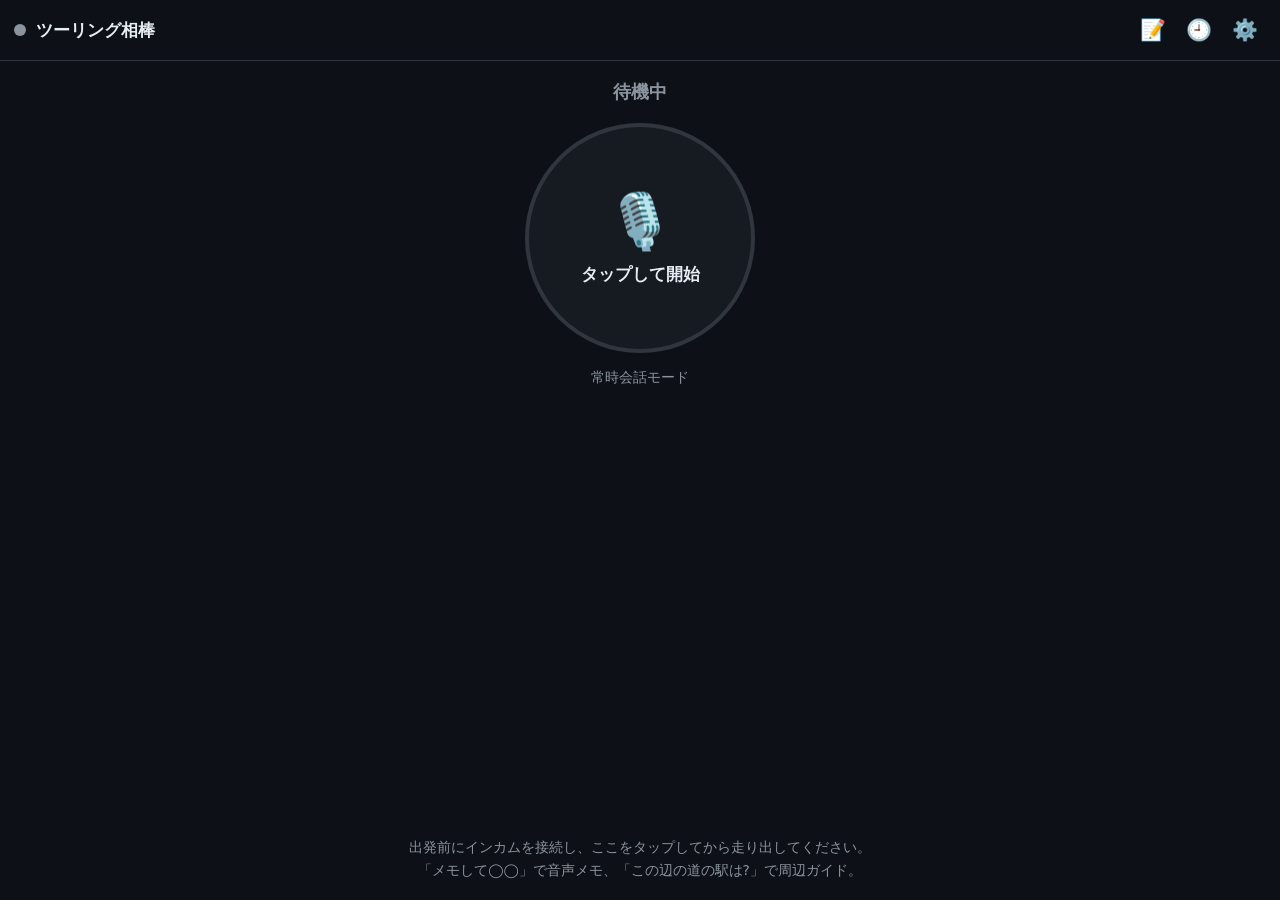
==== touring/index.html @ 2ce24d29 "宅建アプリと共存できるフォルダ構成に変更 GitHub Pagesは1ブランチしか公開できないため、ルートに宅建一問一答 (takken-quiz-appブランチと同内容)、touring/ にツーリ" ====
<!DOCTYPE html>
<html lang="ja">
<head>
<meta charset="UTF-8">
<meta name="viewport" content="width=device-width, initial-scale=1.0, user-scalable=no, viewport-fit=cover">
<meta name="theme-color" content="#0d1117">
<title>ツーリング相棒</title>
<link rel="manifest" href="manifest.json">
<link rel="icon" href="icon.svg" type="image/svg+xml">
<link rel="apple-touch-icon" href="icon.svg">
<link rel="stylesheet" href="style.css">
</head>
<body>

<header id="header">
  <div class="header-title">
    <span id="status-dot" class="dot idle"></span>
    <h1>ツーリング相棒</h1>
  </div>
  <div class="header-btns">
    <button id="btn-memos" class="icon-btn" title="メモ">📝</button>
    <button id="btn-history" class="icon-btn" title="履歴">🕘</button>
    <button id="btn-settings" class="icon-btn" title="設定">⚙️</button>
  </div>
</header>

<main id="main">
  <div id="status-text">待機中</div>

  <button id="big-btn" class="big-btn idle" aria-label="会話を開始">
    <span id="big-btn-icon">🎙️</span>
    <span id="big-btn-label">タップして開始</span>
  </button>

  <div id="mode-indicator">
    <span id="mode-label">常時会話モード</span>
    <span id="search-label" class="hidden">🔍 Web検索ON</span>
  </div>

  <div id="transcript">
    <div id="user-line" class="line user hidden">
      <div class="line-tag">あなた</div>
      <div id="user-text" class="line-text"></div>
    </div>
    <div id="ai-line" class="line ai hidden">
      <div class="line-tag">相棒</div>
      <div id="ai-text" class="line-text"></div>
    </div>
  </div>

  <div id="hint">
    出発前にインカムを接続し、ここをタップしてから走り出してください。<br>
    「メモして◯◯」で音声メモ、「この辺の道の駅は?」で周辺ガイド。
  </div>
</main>

<!-- ===== 設定パネル ===== -->
<div id="panel-settings" class="panel hidden">
  <div class="panel-header">
    <h2>設定</h2>
    <button class="icon-btn panel-close" data-close="panel-settings">✕</button>
  </div>
  <div class="panel-body">

    <section class="setting-group">
      <h3>Claude API</h3>
      <label class="setting-row">
        <span>APIキー</span>
        <input type="password" id="set-apikey" placeholder="sk-ant-..." autocomplete="off">
      </label>
      <p class="note">キーはこの端末内(localStorage)にのみ保存されます。<a href="https://console.anthropic.com/" target="_blank" rel="noopener">Anthropic Console</a>で取得できます。モデル: Claude Haiku 4.5</p>
    </section>

    <section class="setting-group">
      <h3>会話モード</h3>
      <label class="setting-row">
        <span>起動方法</span>
        <select id="set-mode">
          <option value="always">常時会話(話すたびに応答)</option>
          <option value="wake">ウェイクワードで応答</option>
        </select>
      </label>
      <label class="setting-row" id="row-wakeword">
        <span>ウェイクワード</span>
        <input type="text" id="set-wakeword" placeholder="ねえ相棒">
      </label>
      <p class="note">インカム仲間との会話を拾わせたくないときはウェイクワードがおすすめです。</p>
    </section>

    <section class="setting-group">
      <h3>機能</h3>
      <label class="setting-row checkbox">
        <input type="checkbox" id="set-websearch">
        <span>Web検索を許可(営業時間・天気など最新情報に対応。1,000検索あたり$10)</span>
      </label>
      <label class="setting-row checkbox">
        <input type="checkbox" id="set-geo" checked>
        <span>GPS位置情報を使う(周辺ガイドに必要)</span>
      </label>
    </section>

    <section class="setting-group">
      <h3>読み上げ</h3>
      <label class="setting-row">
        <span>声</span>
        <select id="set-voice"></select>
      </label>
      <label class="setting-row">
        <span>速さ <output id="rate-out">1.0</output></span>
        <input type="range" id="set-rate" min="0.6" max="1.6" step="0.1" value="1.0">
      </label>
      <button id="btn-test-voice" class="sub-btn">読み上げテスト</button>
    </section>

    <section class="setting-group">
      <h3>データ</h3>
      <button id="btn-new-session" class="sub-btn">新しい会話を始める(文脈をリセット)</button>
      <button id="btn-clear-all" class="sub-btn danger">全データを削除</button>
    </section>

    <p class="note safety">⚠️ 安全のため、走行中は絶対に画面を注視・操作しないでください。操作はすべて停車中に行い、走行中は音声のみで利用してください。</p>
  </div>
</div>

<!-- ===== メモパネル ===== -->
<div id="panel-memos" class="panel hidden">
  <div class="panel-header">
    <h2>ツーリングメモ</h2>
    <div>
      <button id="btn-share-memos" class="icon-btn" title="全メモを共有">📤</button>
      <button class="icon-btn panel-close" data-close="panel-memos">✕</button>
    </div>
  </div>
  <div class="panel-body">
    <ul id="memo-list" class="memo-list"></ul>
    <p id="memo-empty" class="note">まだメモはありません。走行中に「メモして◯◯」と話しかけると保存されます。</p>
  </div>
</div>

<!-- ===== 履歴パネル ===== -->
<div id="panel-history" class="panel hidden">
  <div class="panel-header">
    <h2>会話履歴</h2>
    <div>
      <button id="btn-share-history" class="icon-btn" title="このセッションを共有">📤</button>
      <button class="icon-btn panel-close" data-close="panel-history">✕</button>
    </div>
  </div>
  <div class="panel-body">
    <div id="history-list"></div>
    <p id="history-empty" class="note">まだ会話がありません。</p>
  </div>
</div>

<div id="toast" class="hidden"></div>

<script src="app.js"></script>
</body>
</html>
---- touring/style.css ----
:root {
  --bg: #0d1117;
  --bg2: #161b22;
  --border: #30363d;
  --text: #e6edf3;
  --muted: #8b949e;
  --accent: #2f81f7;
  --green: #3fb950;
  --red: #f85149;
  --amber: #d29922;
}

* { box-sizing: border-box; margin: 0; padding: 0; -webkit-tap-highlight-color: transparent; }

html, body {
  height: 100%;
  background: var(--bg);
  color: var(--text);
  font-family: "Hiragino Sans", "Noto Sans JP", system-ui, sans-serif;
  overscroll-behavior: none;
}

body {
  display: flex;
  flex-direction: column;
  padding: env(safe-area-inset-top) env(safe-area-inset-right) env(safe-area-inset-bottom) env(safe-area-inset-left);
}

/* ===== header ===== */
#header {
  display: flex;
  align-items: center;
  justify-content: space-between;
  padding: 10px 14px;
  border-bottom: 1px solid var(--border);
  flex-shrink: 0;
}
.header-title { display: flex; align-items: center; gap: 10px; }
.header-title h1 { font-size: 1.05rem; font-weight: 700; }
.header-btns { display: flex; gap: 4px; }

.icon-btn {
  background: none;
  border: none;
  color: var(--text);
  font-size: 1.3rem;
  padding: 8px;
  border-radius: 8px;
  cursor: pointer;
}
.icon-btn:active { background: var(--bg2); }

.dot {
  width: 12px; height: 12px;
  border-radius: 50%;
  display: inline-block;
  flex-shrink: 0;
}
.dot.idle { background: var(--muted); }
.dot.listening { background: var(--green); animation: pulse 1.5s infinite; }
.dot.thinking { background: var(--amber); animation: pulse 0.8s infinite; }
.dot.speaking { background: var(--accent); animation: pulse 1s infinite; }
@keyframes pulse { 50% { opacity: 0.35; } }

/* ===== main ===== */
#main {
  flex: 1;
  display: flex;
  flex-direction: column;
  align-items: center;
  padding: 18px 16px;
  gap: 16px;
  overflow-y: auto;
}

#status-text {
  font-size: 1.15rem;
  color: var(--muted);
  min-height: 1.5em;
  font-weight: 600;
}

.big-btn {
  width: min(58vw, 230px);
  height: min(58vw, 230px);
  border-radius: 50%;
  border: 4px solid var(--border);
  background: var(--bg2);
  color: var(--text);
  display: flex;
  flex-direction: column;
  align-items: center;
  justify-content: center;
  gap: 10px;
  cursor: pointer;
  transition: border-color 0.3s, box-shadow 0.3s;
  flex-shrink: 0;
}
#big-btn-icon { font-size: 3.4rem; }
#big-btn-label { font-size: 1.05rem; font-weight: 700; }

.big-btn.idle { border-color: var(--border); }
.big-btn.listening { border-color: var(--green); box-shadow: 0 0 30px rgba(63,185,80,0.35); }
.big-btn.thinking { border-color: var(--amber); box-shadow: 0 0 30px rgba(210,153,34,0.35); }
.big-btn.speaking { border-color: var(--accent); box-shadow: 0 0 30px rgba(47,129,247,0.35); }

#mode-indicator {
  display: flex;
  gap: 12px;
  font-size: 0.85rem;
  color: var(--muted);
}
#search-label { color: var(--accent); }

/* ===== transcript ===== */
#transcript {
  width: 100%;
  display: flex;
  flex-direction: column;
  gap: 12px;
}
.line {
  background: var(--bg2);
  border: 1px solid var(--border);
  border-radius: 12px;
  padding: 12px 14px;
}
.line.ai { border-color: rgba(47,129,247,0.5); }
.line-tag { font-size: 0.75rem; color: var(--muted); margin-bottom: 4px; }
.line-text { font-size: 1.2rem; line-height: 1.55; }

#hint {
  font-size: 0.85rem;
  color: var(--muted);
  line-height: 1.7;
  text-align: center;
  margin-top: auto;
  padding-top: 10px;
}

.hidden { display: none !important; }

/* ===== panels ===== */
.panel {
  position: fixed;
  inset: 0;
  background: var(--bg);
  z-index: 20;
  display: flex;
  flex-direction: column;
  padding: env(safe-area-inset-top) env(safe-area-inset-right) env(safe-area-inset-bottom) env(safe-area-inset-left);
}
.panel-header {
  display: flex;
  align-items: center;
  justify-content: space-between;
  padding: 10px 14px;
  border-bottom: 1px solid var(--border);
  flex-shrink: 0;
}
.panel-header h2 { font-size: 1.1rem; }
.panel-body {
  flex: 1;
  overflow-y: auto;
  padding: 16px;
  display: flex;
  flex-direction: column;
  gap: 20px;
}

.setting-group {
  background: var(--bg2);
  border: 1px solid var(--border);
  border-radius: 12px;
  padding: 14px;
  display: flex;
  flex-direction: column;
  gap: 12px;
}
.setting-group h3 { font-size: 0.95rem; color: var(--accent); }

.setting-row {
  display: flex;
  flex-direction: column;
  gap: 6px;
  font-size: 0.95rem;
}
.setting-row.checkbox {
  flex-direction: row;
  align-items: flex-start;
  gap: 10px;
  line-height: 1.5;
}
.setting-row.checkbox input { margin-top: 4px; width: 20px; height: 20px; flex-shrink: 0; }

input[type="text"], input[type="password"], select {
  background: var(--bg);
  border: 1px solid var(--border);
  border-radius: 8px;
  color: var(--text);
  font-size: 1rem;
  padding: 10px;
  width: 100%;
}
input[type="range"] { width: 100%; }

.sub-btn {
  background: var(--bg);
  border: 1px solid var(--border);
  border-radius: 8px;
  color: var(--text);
  font-size: 0.95rem;
  padding: 12px;
  cursor: pointer;
}
.sub-btn:active { background: var(--border); }
.sub-btn.danger { color: var(--red); border-color: rgba(248,81,73,0.5); }

.note { font-size: 0.8rem; color: var(--muted); line-height: 1.6; }
.note a { color: var(--accent); }
.note.safety { color: var(--amber); }

/* ===== memos ===== */
.memo-list { list-style: none; display: flex; flex-direction: column; gap: 10px; }
.memo-item {
  background: var(--bg2);
  border: 1px solid var(--border);
  border-radius: 12px;
  padding: 12px 14px;
}
.memo-text { font-size: 1.05rem; line-height: 1.55; margin-bottom: 6px; }
.memo-meta { font-size: 0.75rem; color: var(--muted); display: flex; justify-content: space-between; align-items: center; }
.memo-actions { display: flex; gap: 2px; }
.memo-actions button { font-size: 1rem; padding: 6px; }

/* ===== history ===== */
#history-list { display: flex; flex-direction: column; gap: 14px; }
.session-block { display: flex; flex-direction: column; gap: 8px; }
.session-date { font-size: 0.8rem; color: var(--muted); border-bottom: 1px solid var(--border); padding-bottom: 4px; }
.turn { border-radius: 10px; padding: 10px 12px; font-size: 0.95rem; line-height: 1.55; }
.turn.user { background: var(--bg2); }
.turn.ai { background: rgba(47,129,247,0.12); }
.turn .who { font-size: 0.72rem; color: var(--muted); margin-bottom: 2px; }

/* ===== toast ===== */
#toast {
  position: fixed;
  bottom: calc(24px + env(safe-area-inset-bottom));
  left: 50%;
  transform: translateX(-50%);
  background: var(--bg2);
  border: 1px solid var(--border);
  border-radius: 10px;
  padding: 10px 18px;
  font-size: 0.9rem;
  z-index: 50;
  max-width: 88vw;
}
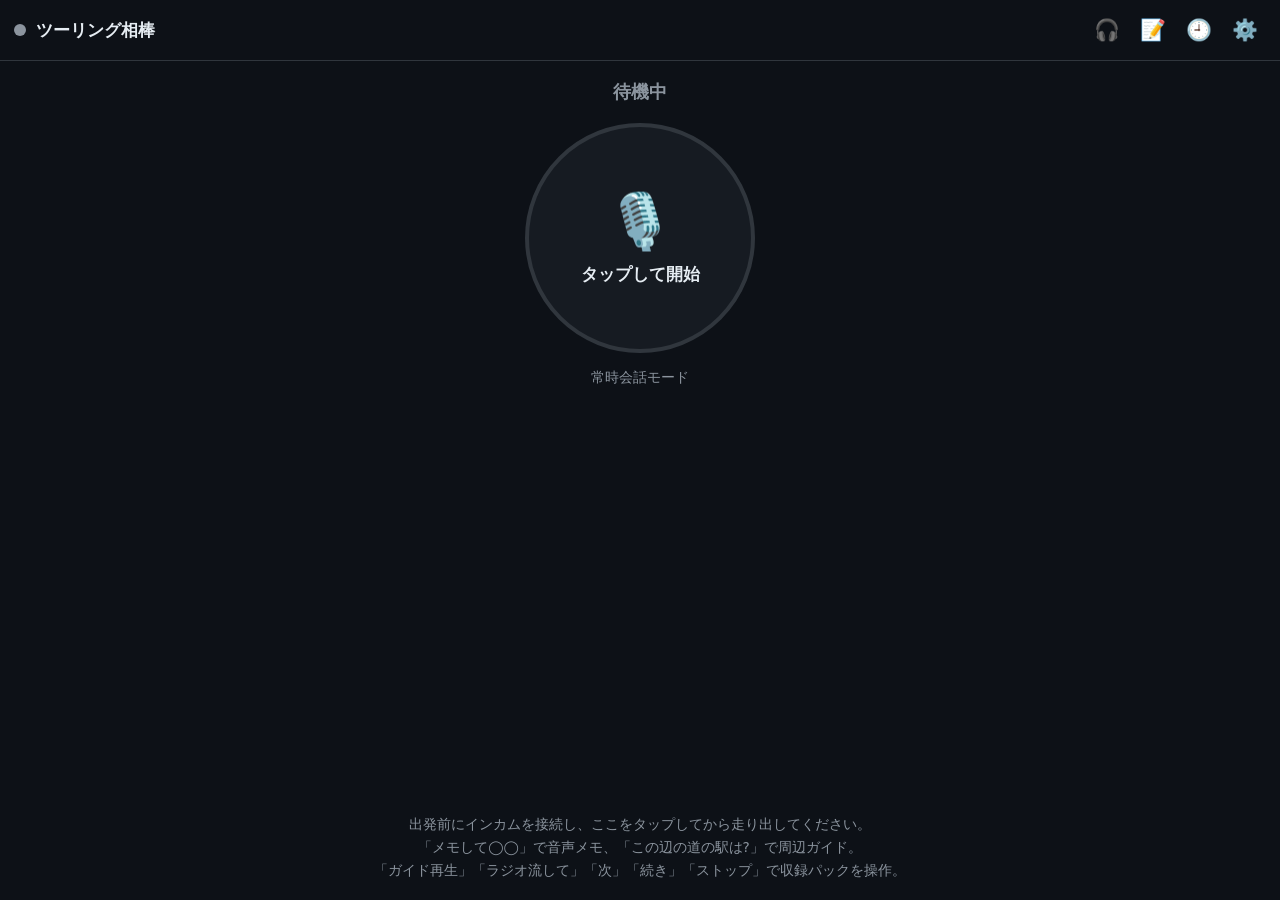
==== commit a0919591: "ツアーガイド・ラジオの事前収録機能を追加 - 出発前にOpus 5(+Web検索)で目的地のバスガイド風長文ガイドや   汎用ラジオ番組を生成し、端末内に保存(走行中は電波不要で再生) - GPS位置" ====
--- a/touring/index.html
+++ b/touring/index.html
@@ -18,6 +18,7 @@
     <h1>ツーリング相棒</h1>
   </div>
   <div class="header-btns">
+    <button id="btn-packs" class="icon-btn" title="ガイド・ラジオ">🎧</button>
     <button id="btn-memos" class="icon-btn" title="メモ">📝</button>
     <button id="btn-history" class="icon-btn" title="履歴">🕘</button>
     <button id="btn-settings" class="icon-btn" title="設定">⚙️</button>
@@ -50,7 +51,8 @@
 
   <div id="hint">
     出発前にインカムを接続し、ここをタップしてから走り出してください。<br>
-    「メモして◯◯」で音声メモ、「この辺の道の駅は?」で周辺ガイド。
+    「メモして◯◯」で音声メモ、「この辺の道の駅は?」で周辺ガイド。<br>
+    「ガイド再生」「ラジオ流して」「次」「続き」「ストップ」で収録パックを操作。
   </div>
 </main>
 
@@ -122,6 +124,57 @@
   </div>
 </div>
 
+<!-- ===== ガイド・ラジオパネル ===== -->
+<div id="panel-packs" class="panel hidden">
+  <div class="panel-header">
+    <h2>ガイド・ラジオ</h2>
+    <button class="icon-btn panel-close" data-close="panel-packs">✕</button>
+  </div>
+  <div class="panel-body">
+    <p class="note">出発前に生成しておくと、走行中は端末内の読み上げだけで再生されます(電波不要)。走行中は「ガイド再生」「ラジオ流して」「次」「続き」「ストップ」の声で操作できます。</p>
+
+    <div id="pack-list"></div>
+
+    <section class="setting-group">
+      <h3>新しいパックを生成</h3>
+      <label class="setting-row">
+        <span>種別</span>
+        <select id="gen-type">
+          <option value="guide">ツアーガイド(目的地・位置連動)</option>
+          <option value="radio">ラジオ番組(どこでも聴ける)</option>
+        </select>
+      </label>
+      <label class="setting-row">
+        <span id="gen-title-label">目的地・タイトル</span>
+        <input type="text" id="gen-title" placeholder="例: 四国カルスト">
+      </label>
+      <label class="setting-row">
+        <span id="gen-memo-label">ルート・日程・こだわり(自由記入)</span>
+        <textarea id="gen-memo" rows="3" placeholder="例: 9/3〜5、松山から入って高知へ抜ける。グルメ多め、歴史も聞きたい"></textarea>
+      </label>
+      <label class="setting-row">
+        <span>トラック数</span>
+        <select id="gen-count">
+          <option value="8">8(コンパクト)</option>
+          <option value="15" selected>15(標準)</option>
+          <option value="25">25(たっぷり)</option>
+        </select>
+      </label>
+      <label class="setting-row checkbox">
+        <input type="checkbox" id="gen-search" checked>
+        <span>Web検索を使って生成(最新情報を反映。+30〜80円程度)</span>
+      </label>
+      <label class="setting-row checkbox" id="gen-geo-row">
+        <input type="checkbox" id="gen-geo" checked>
+        <span>位置連動(GPSでスポットに近づいたら自動再生)</span>
+      </label>
+      <button id="btn-generate" class="sub-btn">生成開始(Opus 5・数分かかります)</button>
+      <div id="gen-progress" class="note hidden"></div>
+      <p class="note">生成には設定画面のClaude APIキーを使用します。1パックあたり概ね50〜200円。自宅Wi-Fiでの実行がおすすめです。</p>
+    </section>
+  </div>
+</div>
+
 <!-- ===== メモパネル ===== -->
 <div id="panel-memos" class="panel hidden">
   <div class="panel-header">
@@ -154,6 +207,7 @@
 
 <div id="toast" class="hidden"></div>
 
+<script src="packs.js"></script>
 <script src="app.js"></script>
 </body>
 </html>
--- a/touring/style.css
+++ b/touring/style.css
@@ -193,7 +193,7 @@
 }
 .setting-row.checkbox input { margin-top: 4px; width: 20px; height: 20px; flex-shrink: 0; }
 
-input[type="text"], input[type="password"], select {
+input[type="text"], input[type="password"], select, textarea {
   background: var(--bg);
   border: 1px solid var(--border);
   border-radius: 8px;
@@ -242,6 +242,68 @@
 .turn.ai { background: rgba(47,129,247,0.12); }
 .turn .who { font-size: 0.72rem; color: var(--muted); margin-bottom: 2px; }
 
+/* ===== packs ===== */
+textarea { font-family: inherit; resize: vertical; }
+#pack-list { display: flex; flex-direction: column; gap: 12px; }
+.pack-item {
+  background: var(--bg2);
+  border: 1px solid var(--border);
+  border-radius: 12px;
+  overflow: hidden;
+}
+.pack-item[data-type="guide"] { border-color: rgba(63,185,80,0.45); }
+.pack-item[data-type="radio"] { border-color: rgba(210,153,34,0.45); }
+.pack-item summary {
+  list-style: none;
+  display: flex;
+  align-items: center;
+  gap: 10px;
+  padding: 12px 14px;
+  cursor: pointer;
+}
+.pack-item summary::-webkit-details-marker { display: none; }
+.pack-badge {
+  font-size: 0.7rem;
+  font-weight: 700;
+  padding: 3px 8px;
+  border-radius: 99px;
+  flex-shrink: 0;
+}
+.pack-badge.guide { background: rgba(63,185,80,0.18); color: var(--green); }
+.pack-badge.radio { background: rgba(210,153,34,0.18); color: var(--amber); }
+.pack-title-wrap { flex: 1; min-width: 0; }
+.pack-title { font-size: 0.98rem; font-weight: 600; }
+.pack-sub { font-size: 0.75rem; color: var(--muted); }
+.pack-play-btn {
+  background: var(--accent);
+  border: none;
+  color: #fff;
+  border-radius: 99px;
+  font-size: 0.9rem;
+  font-weight: 700;
+  padding: 8px 14px;
+  cursor: pointer;
+  flex-shrink: 0;
+}
+.pack-play-btn.playing { background: var(--red); }
+.pack-tracks { border-top: 1px solid var(--border); padding: 8px 14px 12px; }
+.pack-track {
+  display: flex;
+  align-items: center;
+  gap: 8px;
+  padding: 7px 0;
+  border-bottom: 1px solid var(--border);
+  font-size: 0.88rem;
+}
+.pack-track:last-of-type { border-bottom: none; }
+.pack-track .t-status { flex-shrink: 0; width: 1.3em; text-align: center; }
+.pack-track .t-title { flex: 1; min-width: 0; }
+.pack-track .t-title.played { color: var(--muted); }
+.pack-track .t-geo { font-size: 0.72rem; color: var(--muted); flex-shrink: 0; }
+.pack-track button { flex-shrink: 0; font-size: 0.95rem; padding: 4px 8px; }
+.pack-actions { display: flex; gap: 8px; padding-top: 10px; }
+.pack-actions .sub-btn { flex: 1; padding: 9px; font-size: 0.85rem; }
+
 /* ===== toast ===== */
 #toast {
   position: fixed;
